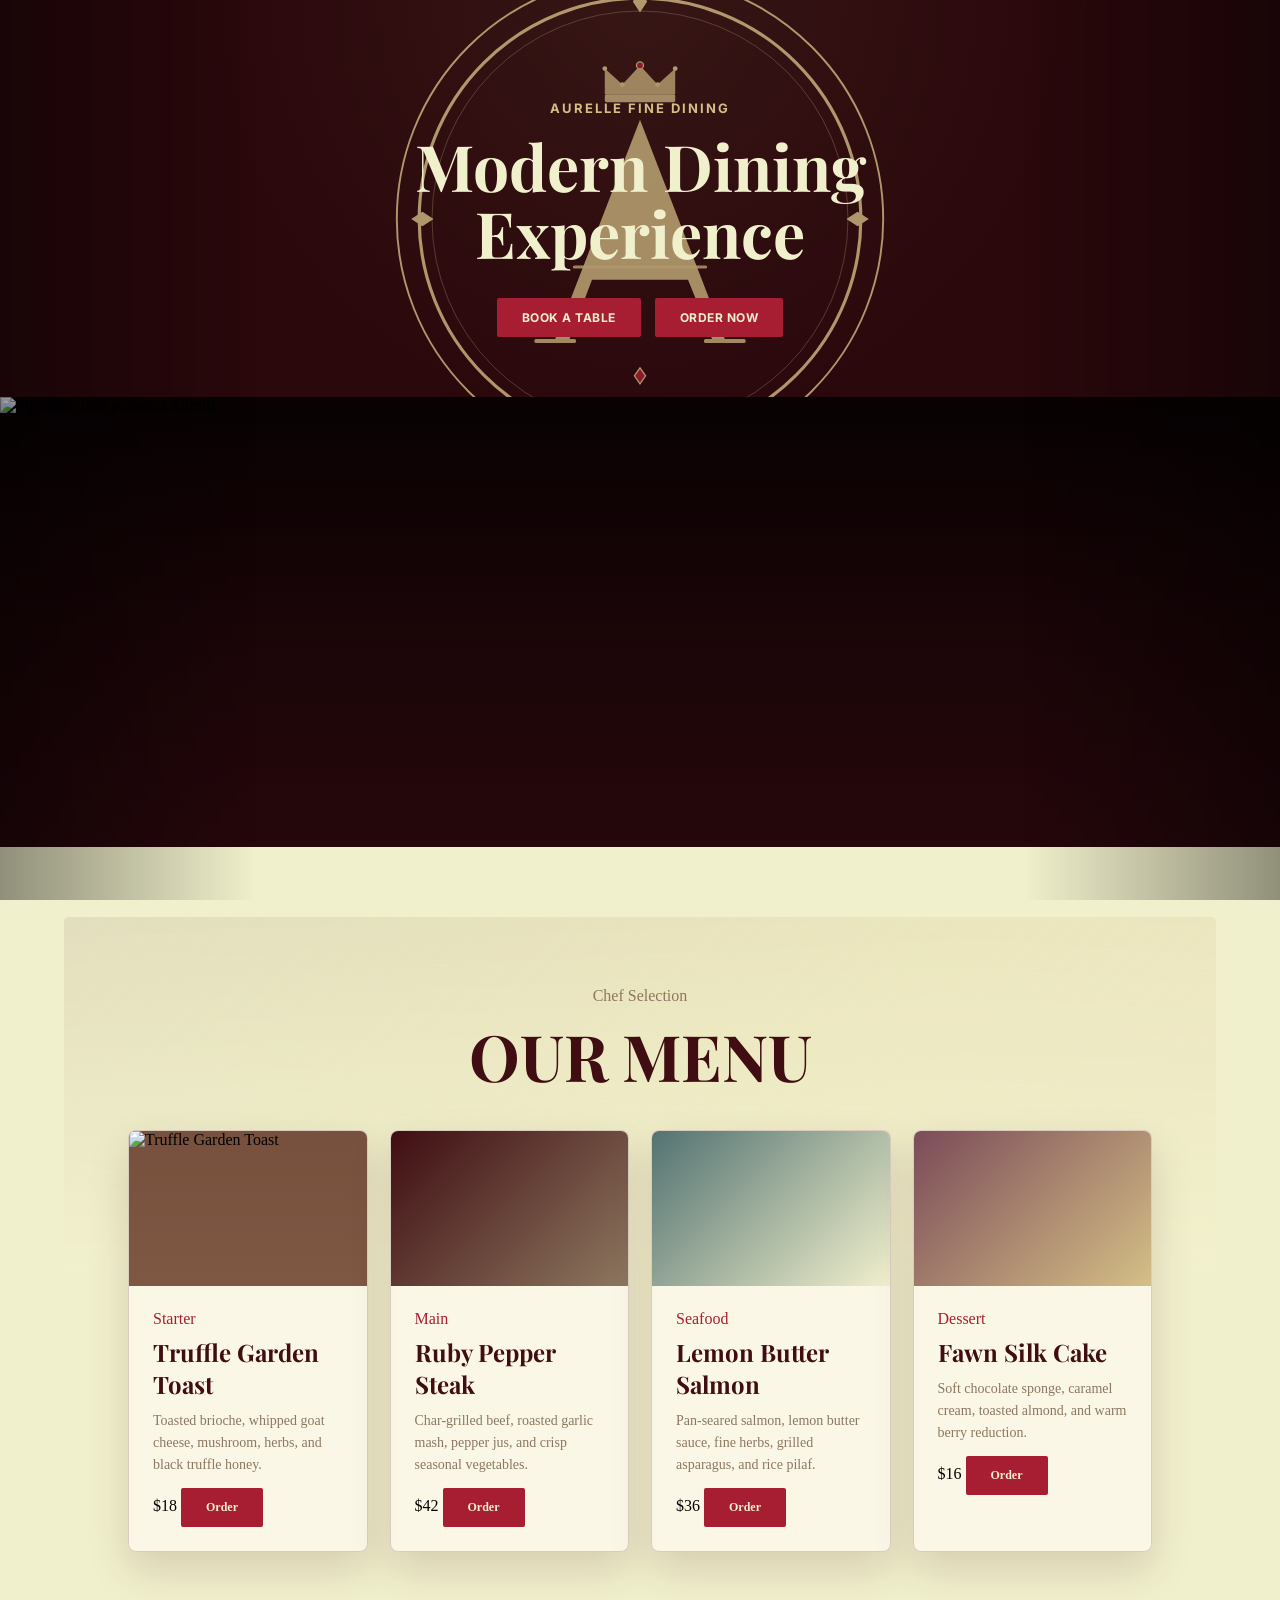
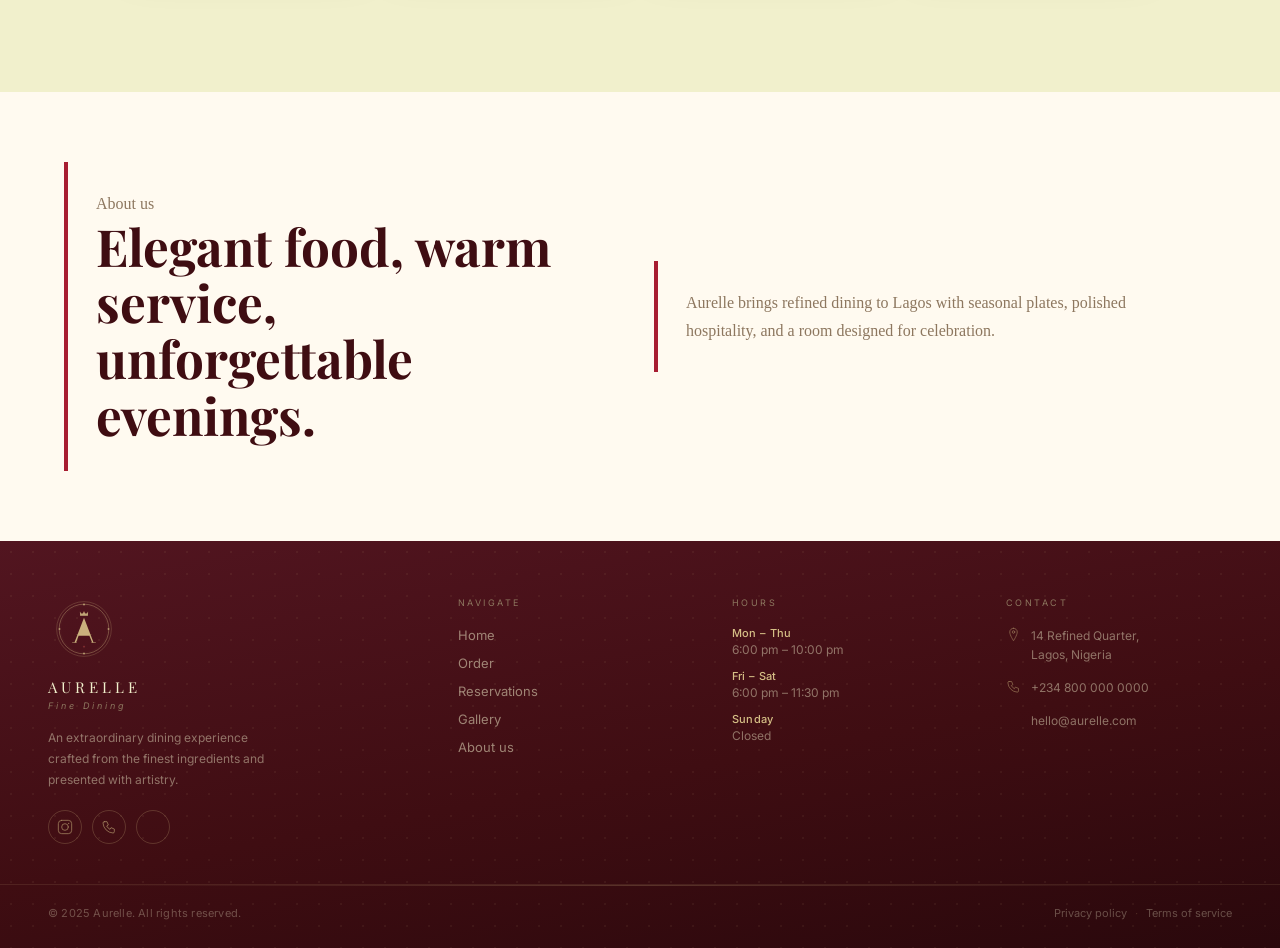
==== index.html @ 3120bae3 "Initial commit" ====
<!DOCTYPE html>
<html lang="en">
<head>
    <meta charset="UTF-8">
    <meta name="viewport" content="width=device-width, initial-scale=1.0">
    <link rel="stylesheet" href="css/index.css">
    <link rel="stylesheet" href="css/footer.css">
    <link rel="stylesheet" href="owlcarousel/dist/assets/owl.carousel.min.css">
    <link rel="stylesheet" href="owlcarousel/dist/assets/owl.theme.default.min.css">
    <title>Aurelle — Fine Dining</title>
</head>
<body>

    <section class="hero">

        <div class="herotext">
            <svg class="hero_watermark" viewBox="0 0 400 400" fill="none" xmlns="http://www.w3.org/2000/svg" aria-hidden="true">
                <circle cx="200" cy="200" r="152" fill="none" stroke="#D5BF86" stroke-width="1.2"/>
                <circle cx="200" cy="200" r="138" fill="none" stroke="#D5BF86" stroke-width="2"/>
                <circle cx="200" cy="200" r="130" fill="none" stroke="#8D775F" stroke-width="0.6" opacity="0.6"/>
                <polygon points="200,57 204.5,64 200,71 195.5,64" fill="#D5BF86"/>
                <polygon points="200,329 204.5,336 200,343 195.5,336" fill="#D5BF86"/>
                <polygon points="57,200 64,204.5 71,200 64,195.5" fill="#D5BF86"/>
                <polygon points="329,200 336,204.5 343,200 336,195.5" fill="#D5BF86"/>
                <g transform="translate(200, 108)">
                    <rect x="-22" y="14" width="44" height="5" rx="1" fill="#D5BF86" opacity="0.9"/>
                    <polygon points="-22,14 -22,-2 -11,8 0,-4 11,8 22,-2 22,14" fill="#D5BF86" opacity="0.85"/>
                    <circle cx="0" cy="-4" r="2.2" fill="#A71D31" stroke="#D5BF86" stroke-width="0.8"/>
                    <circle cx="-11" cy="8" r="1.5" fill="#D5BF86"/>
                    <circle cx="11"  cy="8" r="1.5" fill="#D5BF86"/>
                    <circle cx="-22" cy="-2" r="1.5" fill="#D5BF86"/>
                    <circle cx="22"  cy="-2" r="1.5" fill="#D5BF86"/>
                </g>
                <path d="M200 138 L253 275 L245 275 L230 238 L170 238 L156 275 L147 275 Z M176 228 L200 165 L224 228 Z" fill="#D5BF86" opacity="0.92"/>
                <rect x="134" y="275" width="26" height="2.5" rx="1" fill="#D5BF86" opacity="0.9"/>
                <rect x="240" y="275" width="26" height="2.5" rx="1" fill="#D5BF86" opacity="0.9"/>
                <rect x="158" y="229" width="84" height="2" rx="1" fill="#D5BF86" opacity="0.85"/>
                <polygon points="200,293 203.5,298 200,303 196.5,298" fill="#A71D31" stroke="#D5BF86" stroke-width="0.8"/>
            </svg>

            <p class="eyebrow">Aurelle Fine Dining</p>
            <h1 class="head">Modern Dining Experience</h1>
            <div class="hero_actions">
                <button><a href="reservations.html">BOOK A TABLE</a></button>
                <button><a href="order.html">ORDER NOW</a></button>
            </div>
        </div>

        <div class="hero_image_wrap">
            <img src="assets/image/hero_platter.png" alt="Signature dish plated at Aurelle">
        </div>

    </section>

    <section id="order">
        <div class="meals">
            <p class="section_label">Chef Selection</p>
            <h1>OUR MENU</h1>

            <div class="child menu_cards">
                <article class="menu_card">
                    <div class="menu_image menu_image_one">
                        <img src="images/classical.jpg" alt="Truffle Garden Toast">
                    </div>
                    <div class="menu_content">
                        <p class="menu_tag">Starter</p>
                        <h2>Truffle Garden Toast</h2>
                        <p>Toasted brioche, whipped goat cheese, mushroom, herbs, and black truffle honey.</p>
                        <div class="menu_footer">
                            <span>$18</span>
                            <button>Order</button>
                        </div>
                    </div>
                </article>

                <article class="menu_card">
                    <div class="menu_image menu_image_two"></div>
                    <div class="menu_content">
                        <p class="menu_tag">Main</p>
                        <h2>Ruby Pepper Steak</h2>
                        <p>Char-grilled beef, roasted garlic mash, pepper jus, and crisp seasonal vegetables.</p>
                        <div class="menu_footer">
                            <span>$42</span>
                            <button>Order</button>
                        </div>
                    </div>
                </article>

                <article class="menu_card">
                    <div class="menu_image menu_image_three"></div>
                    <div class="menu_content">
                        <p class="menu_tag">Seafood</p>
                        <h2>Lemon Butter Salmon</h2>
                        <p>Pan-seared salmon, lemon butter sauce, fine herbs, grilled asparagus, and rice pilaf.</p>
                        <div class="menu_footer">
                            <span>$36</span>
                            <button>Order</button>
                        </div>
                    </div>
                </article>

                <article class="menu_card">
                    <div class="menu_image menu_image_four"></div>
                    <div class="menu_content">
                        <p class="menu_tag">Dessert</p>
                        <h2>Fawn Silk Cake</h2>
                        <p>Soft chocolate sponge, caramel cream, toasted almond, and warm berry reduction.</p>
                        <div class="menu_footer">
                            <span>$16</span>
                            <button>Order</button>
                        </div>
                    </div>
                </article>
            </div>
        </div>
    </section>

    <section class="abtsec" id="about">
        <div class="abt">
            <div class="abtchild">
                <div class="abtus">
                    <p class="section_label">About us</p>
                    <h2>Elegant food, warm service, unforgettable evenings.</h2>
                </div>
                <div class="abtus">
                    <p>Aurelle brings refined dining to Lagos with seasonal plates, polished hospitality, and a room designed for celebration.</p>
                </div>
            </div>
        </div>
    </section>

    <footer class="site_footer">
        <div class="footer_inner">

            <div class="footer_brand">
                <svg width="72" height="72" viewBox="0 0 400 400" fill="none" xmlns="http://www.w3.org/2000/svg">
                    <circle cx="200" cy="200" r="152" fill="none" stroke="#D5BF86" stroke-width="1.2"/>
                    <circle cx="200" cy="200" r="138" fill="none" stroke="#D5BF86" stroke-width="2"/>
                    <circle cx="200" cy="200" r="130" fill="none" stroke="#8D775F" stroke-width="0.6" opacity="0.6"/>
                    <polygon points="200,57 204.5,64 200,71 195.5,64" fill="#D5BF86"/>
                    <polygon points="200,329 204.5,336 200,343 195.5,336" fill="#D5BF86"/>
                    <polygon points="57,200 64,204.5 71,200 64,195.5" fill="#D5BF86"/>
                    <polygon points="329,200 336,204.5 343,200 336,195.5" fill="#D5BF86"/>
                    <g transform="translate(200, 108)">
                        <rect x="-22" y="14" width="44" height="5" rx="1" fill="#D5BF86" opacity="0.9"/>
                        <polygon points="-22,14 -22,-2 -11,8 0,-4 11,8 22,-2 22,14" fill="#D5BF86" opacity="0.85"/>
                        <circle cx="0" cy="-4" r="2.2" fill="#A71D31" stroke="#D5BF86" stroke-width="0.8"/>
                        <circle cx="-11" cy="8" r="1.5" fill="#D5BF86"/>
                        <circle cx="11"  cy="8" r="1.5" fill="#D5BF86"/>
                        <circle cx="-22" cy="-2" r="1.5" fill="#D5BF86"/>
                        <circle cx="22"  cy="-2" r="1.5" fill="#D5BF86"/>
                    </g>
                    <path d="M200 138 L253 275 L245 275 L230 238 L170 238 L156 275 L147 275 Z M176 228 L200 165 L224 228 Z" fill="#D5BF86" opacity="0.92"/>
                    <rect x="134" y="275" width="26" height="2.5" rx="1" fill="#D5BF86" opacity="0.9"/>
                    <rect x="240" y="275" width="26" height="2.5" rx="1" fill="#D5BF86" opacity="0.9"/>
                    <rect x="158" y="229" width="84" height="2" rx="1" fill="#D5BF86" opacity="0.85"/>
                    <polygon points="200,293 203.5,298 200,303 196.5,298" fill="#A71D31" stroke="#D5BF86" stroke-width="0.8"/>
                </svg>
                <p class="footer_wordmark">AURELLE</p>
                <p class="footer_tagline">Fine Dining</p>
                <p class="footer_desc">An extraordinary dining experience crafted from the finest ingredients and presented with artistry.</p>
                <div class="footer_socials">
                    <a href="#" class="footer_social_link" aria-label="Instagram">
                        <img src="assets/svg/instagram.svg" alt="" class="footer_social_icon">
                    </a>
                    <a href="#" class="footer_social_link" aria-label="Phone">
                        <img src="assets/svg/phone.svg" alt="" class="footer_social_icon">
                    </a>
                    <a href="#" class="footer_social_link" aria-label="Email">
                        <img src="assets/svg/email.svg" alt="" class="footer_social_icon">
                    </a>
                </div>
            </div>

            <div class="footer_col">
                <p class="footer_col_title">Navigate</p>
                <ul class="footer_links">
                    <li><a href="#home">Home</a></li>
                    <li><a href="#order">Order</a></li>
                    <li><a href="#reservations">Reservations</a></li>
                    <li><a href="#gallery">Gallery</a></li>
                    <li><a href="#about">About us</a></li>
                </ul>
            </div>

            <div class="footer_col">
                <p class="footer_col_title">Hours</p>
                <ul class="footer_hours">
                    <li>
                        <span class="footer_day">Mon – Thu</span>
                        <span class="footer_time">6:00 pm – 10:00 pm</span>
                    </li>
                    <li>
                        <span class="footer_day">Fri – Sat</span>
                        <span class="footer_time">6:00 pm – 11:30 pm</span>
                    </li>
                    <li>
                        <span class="footer_day">Sunday</span>
                        <span class="footer_time">Closed</span>
                    </li>
                </ul>
            </div>

            <div class="footer_col">
                <p class="footer_col_title">Contact</p>
                <ul class="footer_contact">
                    <li>
                        <img src="assets/svg/location.svg" alt="" class="footer_contact_icon">
                        <span>14 Refined Quarter,<br>Lagos, Nigeria</span>
                    </li>
                    <li>
                        <img src="assets/svg/phone.svg" alt="" class="footer_contact_icon">
                        <span>+234 800 000 0000</span>
                    </li>
                    <li>
                        <img src="assets/svg/email.svg" alt="" class="footer_contact_icon">
                        <span>hello@aurelle.com</span>
                    </li>
                </ul>
            </div>

        </div>

        <div class="footer_bottom">
            <div class="footer_rule"></div>
            <div class="footer_bottom_inner">
                <p class="footer_copy">&copy; 2025 Aurelle. All rights reserved.</p>
                <div class="footer_legal">
                    <a href="#">Privacy policy</a>
                    <span class="footer_dot">·</span>
                    <a href="#">Terms of service</a>
                </div>
            </div>
        </div>
    </footer>

</body>
</html>
---- css/index.css ----
@import url('https://fonts.googleapis.com/css2?family=Playfair+Display:ital,wght@0,400;0,600;0,700;1,400&family=Inter:wght@300;400;500;600&display=swap');

*,
*::before,
*::after {
  box-sizing: border-box;
  margin: 0;
  padding: 0;
}
a {
  text-decoration: none;
  color: inherit;
}

:root {
  --rich-mahogany:      #3f0d12;
  --rich-mahogany-mid:  #521520;
  --rich-mahogany-deep: #2a080c;
  --ruby-red:           #a71d31;
  --ruby-deep:          #7a0f22;
  --lemon-chiffon:      #f1f0cc;
  --soft-fawn:          #d5bf86;
  --faded-copper:       #8d775f;

  --nav-width: 200px;

  --font-display: 'Playfair Display', Georgia, serif;
  --font-body:    'Inter', -apple-system, sans-serif;

  --ease:   cubic-bezier(0.4, 0, 0.2, 1);
  --t-fast: 0.18s;
  --t-base: 0.26s;
}
html {
  scroll-behavior: smooth;
}

body {
  background: var(--lemon-chiffon);
}

section {
  overflow: hidden;
}

/* ── ANIMATIONS ── */
@keyframes fadeInUp {
  from {
    opacity: 0;
    transform: translateY(30px);
  }
  to {
    opacity: 1;
    transform: translateY(0);
  }
}

@keyframes fadeInScale {
  from {
    opacity: 0;
    transform: scale(0.95);
  }
  to {
    opacity: 1;
    transform: scale(1);
  }
}

@keyframes fadeIn {
  from {
    opacity: 0;
  }
  to {
    opacity: 1;
  }
}

@keyframes slideUpIn {
  from {
    opacity: 0;
    transform: translateY(80px);
  }
  to {
    opacity: 1;
    transform: translateY(0);
  }
}

/* ── HERO ── */
.hero {
  display: flex;
  flex-direction: column;
  background: var(--rich-mahogany-deep);
}

.herotext {
  position: relative;
  z-index: 1;
  width: 100%;
  max-width: 1300px;
  margin: 0 auto;
  padding: 100px 18px 60px;
  text-align: center;
  background:
    radial-gradient(circle at 50% 0%, rgba(213, 191, 134, 0.08), transparent 60%);
  overflow: hidden;
}

.hero_watermark {
  position: absolute;
  top: 55%;
  left: 50%;
  width: 640px;
  height: 640px;
  transform: translate(-50%, -50%);
  opacity: 0.78;
  z-index: 1;
  pointer-events: none;
}

.herotext > *:not(.hero_watermark) {
  position: relative;
  z-index: 1;
}

.herotext p.eyebrow {
  color: var(--soft-fawn);
  font-family: var(--font-body);
  font-size: 13px;
  font-weight: 700;
  letter-spacing: 2px;
  text-transform: uppercase;
  animation: fadeInUp 0.8s var(--ease) 0.2s both;
}

.herotext .head {
  max-width: 760px;
  margin: 16px auto 32px;
  color: var(--lemon-chiffon);
  font-family: var(--font-display);
  font-size: clamp(35px, 5vw, 80px);
  line-height: 1.05;
  animation: fadeInScale 0.9s var(--ease) 0.4s both;
}

.hero_actions {
  display: flex;
  gap: 14px;
  justify-content: center;
  flex-wrap: wrap;
  animation: fadeInUp 0.8s var(--ease) 0.6s both;
}

.herotext button {
  padding: 12px 25px;
  border: none;
  border-radius: 2px;
  color: var(--lemon-chiffon);
  background-color: var(--ruby-red);
  font: inherit;
  font-family: var(--font-body);
  font-size: 12px;
  font-weight: 700;
  letter-spacing: 0.5px;
  cursor: pointer;
  transition: background-color var(--t-base) var(--ease), color var(--t-base) var(--ease);
}

.herotext button:hover {
  color: var(--soft-fawn);
  background-color: var(--rich-mahogany-mid);
}

.hero_image_wrap {
  position: relative;
  width: 100%;
  height: 50vh;
  overflow: visible;
  z-index: 0;
}

.hero_image_wrap img {
  position: absolute;
  width: 100%;
  height: 100%;
  object-fit: cover;
  overflow:visible;
  display: block;
  animation: slideUpIn 1s var(--ease) 0.4s both;
}

.hero_image_wrap::before {
  content: '';
  position: absolute;
  inset: 0;
  background: linear-gradient(
    to bottom,
    rgba(0, 0, 0, 0.826) 0%,
    rgba(0, 0, 0, 0.4) 50%,
    rgba(0, 0, 0, 0.1) 100%
  );
  pointer-events: none;
}

.hero_image_wrap::after {
  content: '';
  position: fixed;
  top: 0;
  left: 0;
  right: 0;
  bottom: 0;
  pointer-events: none;
  background: linear-gradient(
    to right,
    rgba(0, 0, 0, 0.4) 0%,
    transparent 20%,
    transparent 80%,
    rgba(0, 0, 0, 0.4) 100%
  );
  z-index: 1;
}

img {
  width: 100%;
}

/* ── MENU ── */

#order {
  display: block;
  width: 100%;
  padding: 70px clamp(16px, 5vw, 80px);
  background: transparent;
}
.meals {
  border-radius: 5px;
  width: 100%;
  padding: 70px clamp(16px, 5vw, 80px);
  z-index: -1;
  background:
    linear-gradient(to bottom, transparent 0%, var(--lemon-chiffon) 50%),
    linear-gradient(135deg, rgba(63, 13, 18, 0.08), rgba(213, 191, 134, 0.2), rgba(167, 29, 49, 0.05));
}

.menu_footer button {
  background-color: var(--ruby-red);
  color: var(--lemon-chiffon);
  padding: 12px 25px;
  border: none;
  border-radius: 2px;
  font: inherit;
  font-size: 12px;
  font-weight: 700;
  cursor: pointer;
  transition: background-color var(--t-base) var(--ease), color var(--t-base) var(--ease);
}

.menu_footer button:hover {
  background-color: var(--rich-mahogany);
  color: var(--soft-fawn);
}

.meals > h1 {
  margin: 8px 0 32px;
  color: var(--rich-mahogany);
  font-family: var(--font-display);
  font-size: clamp(34px, 5vw, 64px);
  text-align: center;
}

.meals > .section_label {
  display: block;
  color: var(--faded-copper);
  text-align: center;
}

.menu_cards {
  display: grid;
  grid-template-columns: repeat(4, minmax(0, 1fr));
  gap: 22px;
}

.menu_card {
  overflow: hidden;
  min-height: 410px;
  border: 1px solid rgba(63, 13, 18, 0.18);
  border-radius: 8px;
  background: rgba(255, 250, 240, 0.72);
  box-shadow: 0 18px 42px rgba(63, 13, 18, 0.15);
  transition: transform 180ms ease, box-shadow 180ms ease;
  animation: fadeInUp 0.7s var(--ease) forwards;
  opacity: 0;
}

.menu_card:nth-child(1) {
  animation-delay: 0.2s;
}

.menu_card:nth-child(2) {
  animation-delay: 0.4s;
}

.menu_card:nth-child(3) {
  animation-delay: 0.6s;
}

.menu_card:nth-child(4) {
  animation-delay: 0.8s;
}

.menu_card:hover {
  transform: translateY(-6px);
  box-shadow: 0 24px 56px rgba(63, 13, 18, 0.24);
}

.menu_image {
  position: relative;
  height: 155px;
  background: var(--soft-fawn);
}

.menu_image img {
  width: 100%;
  height: 100%;
  display: block;
  object-fit: cover;
}

.menu_image_one {
  background-image:
    linear-gradient(rgba(63, 13, 18, 0.62), rgba(63, 13, 18, 0.58)),
    url("images/hero-platter.png");
}

.menu_image_two {
  background: linear-gradient(135deg, var(--rich-mahogany), var(--faded-copper));
}

.menu_image_three {
  background: linear-gradient(135deg, #527271, var(--lemon-chiffon));
}

.menu_image_four {
  background: linear-gradient(135deg, #7b4b58, var(--soft-fawn));
}

.menu_content {
  padding: 24px;
}

.menu_content .menu_tag {
  color: var(--ruby-red);
}

.menu_content h2 {
  margin: 8px 0 10px;
  color: var(--rich-mahogany);
  font-family: var(--font-display);
  font-size: 24px;
}

.menu_content p:not(.menu_tag) {
  min-height: 78px;
  color: var(--faded-copper);
  font-size: 14px;
  line-height: 1.55;
}

/* ── ABOUT ── */
.abtsec {
  padding: 70px clamp(16px, 5vw, 80px);
  background: #fffaf0;
}

.abtchild {
  display: grid;
  grid-template-columns: 1fr 1fr;
  gap: 28px;
  align-items: center;
}

.abtus {
  padding: 28px;
  border-left: 4px solid var(--ruby-red);
}

.abtus h2 {
  color: var(--rich-mahogany);
  font-family: var(--font-display);
  font-size: clamp(28px, 4vw, 52px);
  line-height: 1.1;
}

.abtus p {
  color: var(--faded-copper);
  line-height: 1.7;
}

/* ── TABLET ── */
@media (max-width: 900px) {

  .herotext {
    padding: 70px 18px 44px;
  }

  .hero_watermark {
    width: 420px;
    height: 420px;
  }

  .hero_image_wrap {
    height: 48vh;
    min-height: 280px;
  }

  .menu_cards {
    grid-template-columns: repeat(2, minmax(0, 1fr));
  }

  .abtchild {
    grid-template-columns: 1fr;
    gap: 18px;
  }
}

/* ── MOBILE ── */
@media (max-width: 620px) {

  .herotext {
    padding: 56px 16px 36px;
  }

  .hero_watermark {
    width: 300px;
    height: 300px;
  }

  .herotext .head {
    line-height: 1.1;
  }

  .hero_actions {
    flex-direction: column;
    align-items: center;
  }

  .herotext button {
    width: min(100%, 260px);
  }

  .hero_image_wrap {
    height: 38vh;
    min-height: 220px;
  }

  .meals {
    padding: 48px 16px;
  }

  .menu_cards {
    grid-template-columns: 1fr;
  }

  .abtsec {
    padding: 48px 16px;
  }

  .abtus {
    padding: 18px;
  }
}
---- css/footer.css ----
.site_footer {
  width: 100%;
  flex-shrink: 0;
  background: linear-gradient(
    170deg,
    var(--rich-mahogany-mid)  0%,
    var(--rich-mahogany)      55%,
    var(--rich-mahogany-deep) 100%
  );
  position: relative;
}

.site_footer::before {
  content: '';
  position: absolute;
  inset: 0;
  background-image: radial-gradient(
    circle,
    rgba(213, 191, 134, 0.065) 1px,
    transparent 1px
  );
  background-size: 22px 22px;
  pointer-events: none;
  z-index: 0;
}

.footer_inner {
  position: relative;
  z-index: 1;
  display: grid;
  grid-template-columns: 1.6fr 1fr 1fr 1fr;
  gap: 48px;
  padding: 52px 48px 40px;
  border-bottom: 1px solid rgba(213, 191, 134, 0.12);
}

.footer_brand {
  display: flex;
  flex-direction: column;
  align-items: flex-start;
  gap: 0;
}

.footer_brand svg {
  margin-bottom: 12px;
}

.footer_wordmark {
  font-family: var(--font-display);
  font-size: 15px;
  letter-spacing: 4px;
  color: var(--lemon-chiffon);
  margin-bottom: 3px;
}

.footer_tagline {
  font-family: var(--font-body);
  font-size: 9px;
  letter-spacing: 3px;
  font-style: italic;
  color: var(--faded-copper);
  margin-bottom: 16px;
}

.footer_desc {
  font-family: var(--font-body);
  font-size: 12px;
  line-height: 1.75;
  color: rgba(241, 240, 204, 0.45);
  max-width: 220px;
  margin-bottom: 20px;
}

.footer_socials {
  display: flex;
  gap: 10px;
}

.footer_social_link {
  width: 34px;
  height: 34px;
  border-radius: 50%;
  border: 1px solid rgba(213, 191, 134, 0.22);
  display: flex;
  align-items: center;
  justify-content: center;
  transition:
    background-color var(--t-fast) var(--ease),
    border-color var(--t-fast) var(--ease);
}

.footer_social_link:hover {
  background-color: rgba(213, 191, 134, 0.12);
  border-color: rgba(213, 191, 134, 0.45);
}

.footer_social_icon {
  width: 16px;
  height: 16px;
  opacity: 0.65;
  transition: opacity var(--t-fast) ease;
}

.footer_social_link:hover .footer_social_icon {
  opacity: 1;
}

.footer_col {
  padding-top: 4px;
}

.footer_col_title {
  font-family: var(--font-body);
  font-size: 9px;
  letter-spacing: 2.5px;
  color: var(--faded-copper);
  text-transform: uppercase;
  margin-bottom: 18px;
}

.footer_links {
  list-style: none;
  display: flex;
  flex-direction: column;
  gap: 10px;
}

.footer_links li a {
  font-family: var(--font-body);
  font-size: 13px;
  color: rgba(241, 240, 204, 0.52);
  text-decoration: none;
  transition: color var(--t-fast) ease;
}

.footer_links li a:hover {
  color: var(--soft-fawn);
}

.footer_hours {
  list-style: none;
  display: flex;
  flex-direction: column;
  gap: 12px;
}

.footer_hours li {
  display: flex;
  flex-direction: column;
  gap: 2px;
}

.footer_day {
  font-family: var(--font-body);
  font-size: 11px;
  color: var(--soft-fawn);
  font-weight: 500;
  letter-spacing: 0.3px;
}

.footer_time {
  font-family: var(--font-body);
  font-size: 12px;
  color: rgba(241, 240, 204, 0.45);
}

.footer_contact {
  list-style: none;
  display: flex;
  flex-direction: column;
  gap: 14px;
}

.footer_contact li {
  display: flex;
  align-items: flex-start;
  gap: 10px;
}

.footer_contact_icon {
  width: 15px;
  height: 15px;
  opacity: 0.55;
  flex-shrink: 0;
  margin-top: 1px;
}

.footer_contact li span {
  font-family: var(--font-body);
  font-size: 12px;
  color: rgba(241, 240, 204, 0.45);
  line-height: 1.6;
}

.footer_bottom {
  position: relative;
  z-index: 1;
  padding: 0 48px 28px;
}

.footer_rule {
  width: 100%;
  height: 1px;
  background: linear-gradient(
    90deg,
    transparent,
    rgba(213, 191, 134, 0.22),
    transparent
  );
  margin-bottom: 20px;
}

.footer_bottom_inner {
  display: flex;
  align-items: center;
  justify-content: space-between;
}

.footer_copy {
  font-family: var(--font-body);
  font-size: 11px;
  color: rgba(241, 240, 204, 0.3);
  letter-spacing: 0.2px;
}

.footer_legal {
  display: flex;
  align-items: center;
  gap: 8px;
}

.footer_legal a {
  font-family: var(--font-body);
  font-size: 11px;
  color: rgba(241, 240, 204, 0.3);
  text-decoration: none;
  transition: color var(--t-fast) ease;
}

.footer_legal a:hover {
  color: var(--faded-copper);
}

.footer_dot {
  color: rgba(213, 191, 134, 0.2);
  font-size: 11px;
}

/* tablet */
@media (max-width: 768px) {

  .footer_inner {
    grid-template-columns: 1fr 1fr;
    gap: 32px;
    padding: 36px 28px 28px;
  }

  .footer_brand {
    grid-column: 1 / -1;
  }

  .footer_desc {
    max-width: 100%;
  }

  .footer_bottom {
    padding: 0 28px 24px;
  }
}

/* mobile */
@media (max-width: 480px) {

  .footer_inner {
    grid-template-columns: 1fr;
    gap: 24px;
    padding: 28px 20px 20px;
  }

  .footer_brand {
    grid-column: 1;
    align-items: center;
    text-align: center;
  }

  .footer_brand svg {
    align-self: center;
  }

  .footer_desc {
    max-width: 100%;
    text-align: center;
  }

  .footer_socials {
    justify-content: center;
  }

  .footer_col {
    text-align: center;
  }

  .footer_hours li {
    align-items: center;
  }

  .footer_contact li {
    justify-content: center;
  }

  .footer_bottom {
    padding: 0 20px 80px;
  }

  .footer_bottom_inner {
    flex-direction: column;
    gap: 8px;
    align-items: center;
    text-align: center;
  }
}
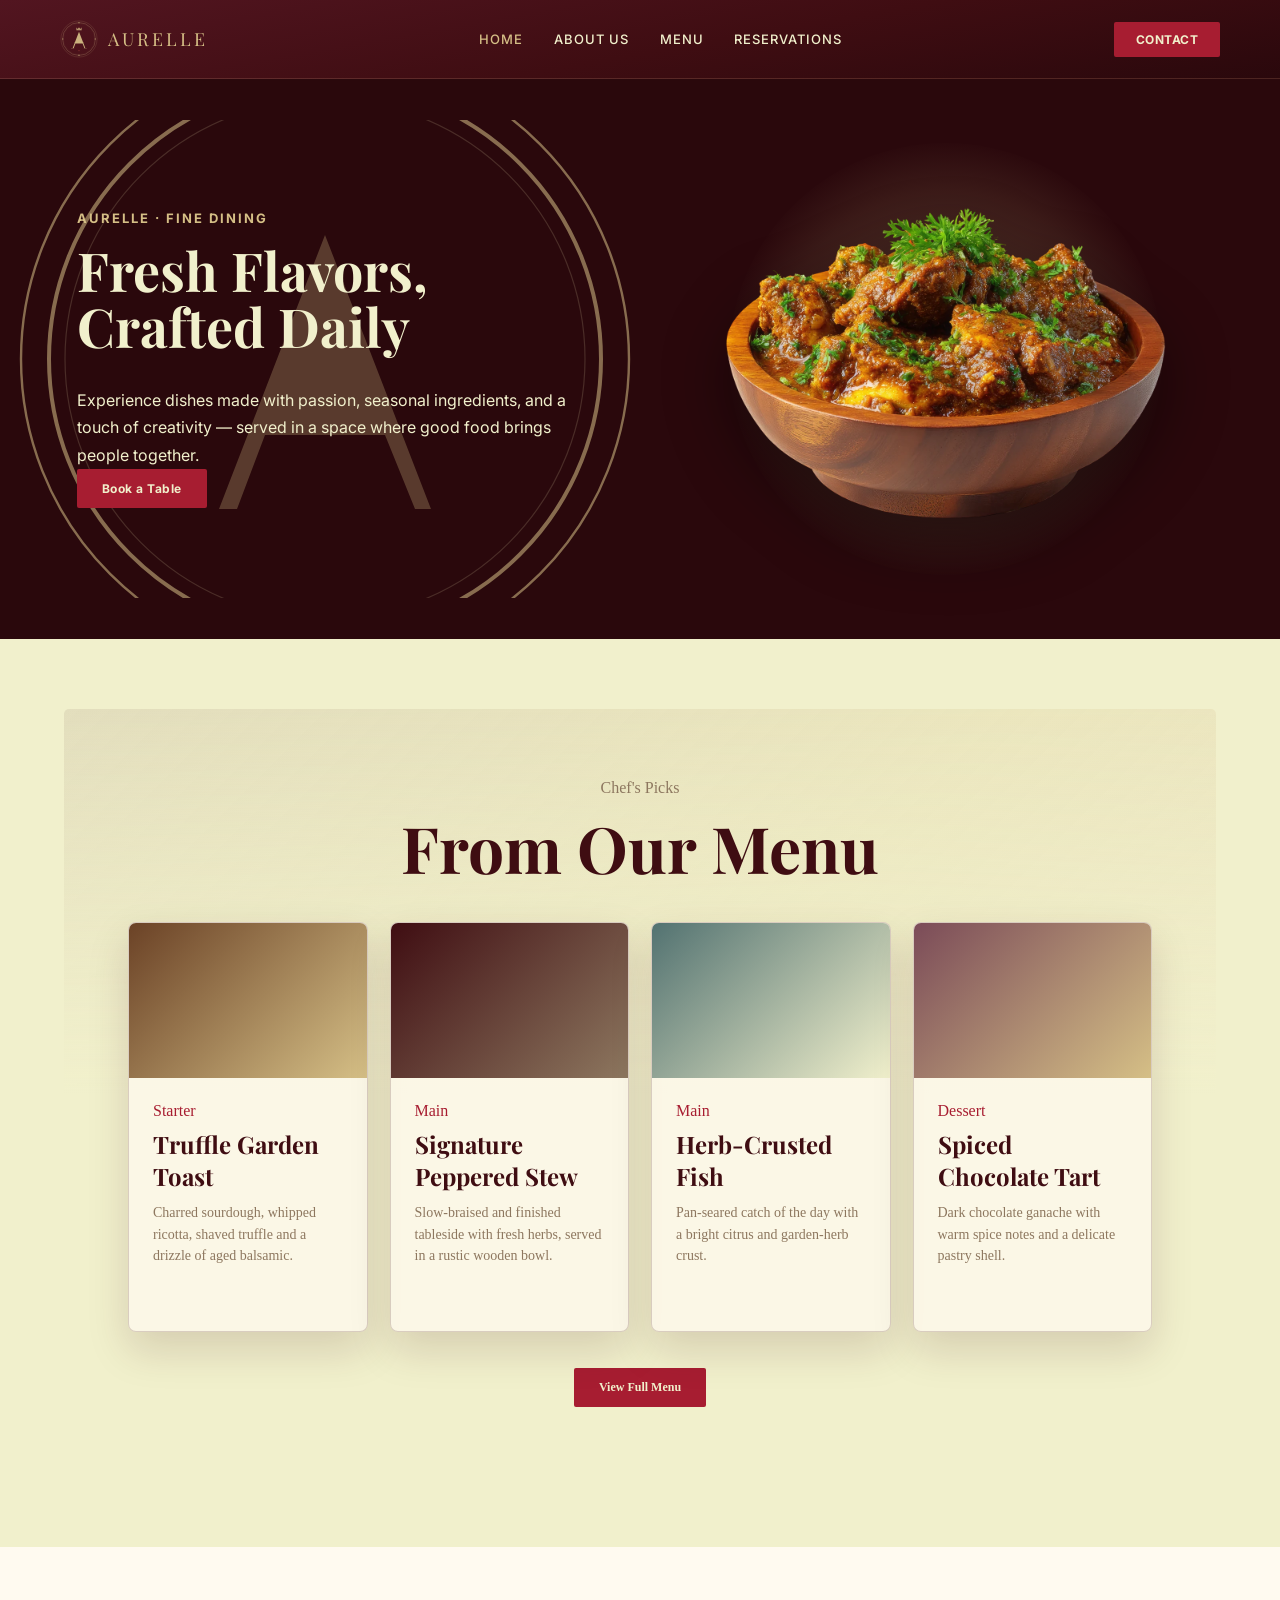
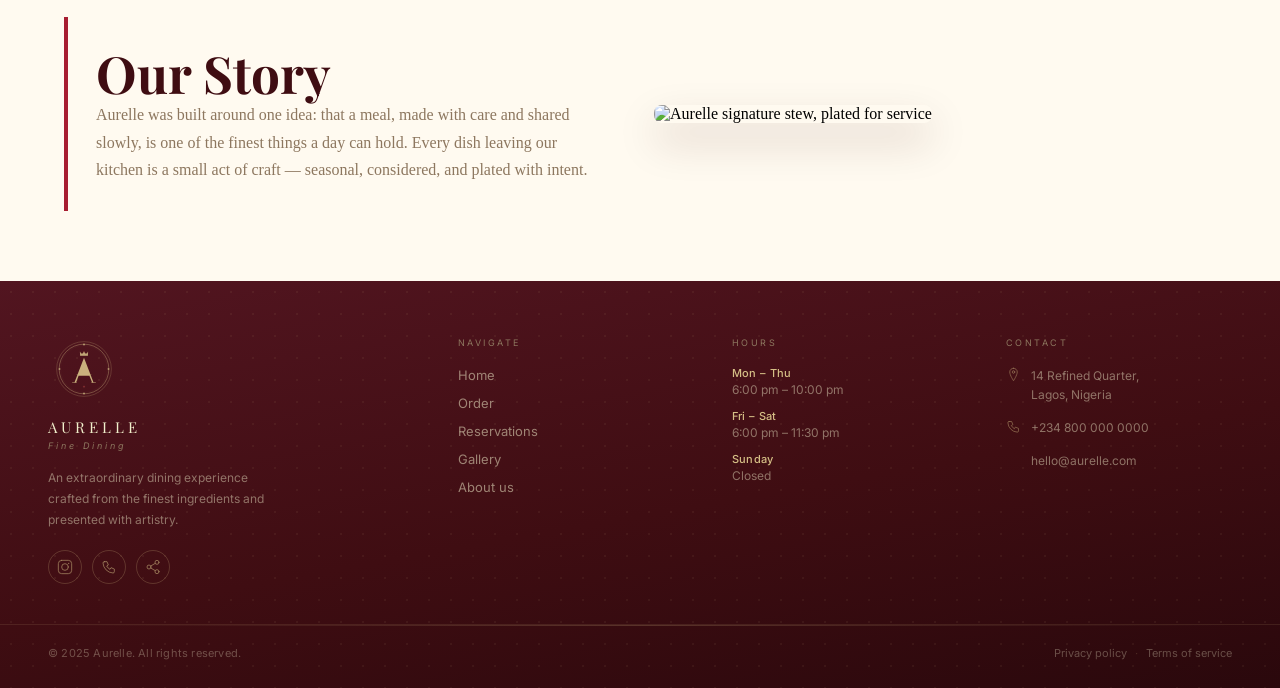
==== commit 9ca41d02: "Updated website" ====
--- a/index.html
+++ b/index.html
@@ -3,18 +3,16 @@
 <head>
     <meta charset="UTF-8">
     <meta name="viewport" content="width=device-width, initial-scale=1.0">
+    <title>Aurelle — Fine Dining</title>
     <link rel="stylesheet" href="css/index.css">
+    <link rel="stylesheet" href="css/nav_top.css">
     <link rel="stylesheet" href="css/footer.css">
-    <link rel="stylesheet" href="owlcarousel/dist/assets/owl.carousel.min.css">
-    <link rel="stylesheet" href="owlcarousel/dist/assets/owl.theme.default.min.css">
-    <title>Aurelle — Fine Dining</title>
 </head>
 <body>
 
-    <section class="hero">
-
-        <div class="herotext">
-            <svg class="hero_watermark" viewBox="0 0 400 400" fill="none" xmlns="http://www.w3.org/2000/svg" aria-hidden="true">
+    <nav class="nav_top" aria-label="Main navigation">
+        <a href="index.html" class="nav_top_brand">
+            <svg viewBox="40 40 320 320" xmlns="http://www.w3.org/2000/svg">
                 <circle cx="200" cy="200" r="152" fill="none" stroke="#D5BF86" stroke-width="1.2"/>
                 <circle cx="200" cy="200" r="138" fill="none" stroke="#D5BF86" stroke-width="2"/>
                 <circle cx="200" cy="200" r="130" fill="none" stroke="#8D775F" stroke-width="0.6" opacity="0.6"/>
@@ -37,99 +35,106 @@
                 <rect x="158" y="229" width="84" height="2" rx="1" fill="#D5BF86" opacity="0.85"/>
                 <polygon points="200,293 203.5,298 200,303 196.5,298" fill="#A71D31" stroke="#D5BF86" stroke-width="0.8"/>
             </svg>
-
-            <p class="eyebrow">Aurelle Fine Dining</p>
-            <h1 class="head">Modern Dining Experience</h1>
+            <span>AURELLE</span>
+        </a>
+
+        <ul class="nav_top_links">
+            <li class="active"><a href="index.html">Home</a></li>
+            <li><a href="#about">About Us</a></li>
+            <li><a href="order.html">Menu</a></li>
+            <li><a href="reservations.html">Reservations</a></li>
+        </ul>
+
+        <a href="#contact" class="nav_top_cta">Contact</a>
+    </nav>
+
+    <section class="hero">
+        <div class="herotext">
+            <svg class="hero_watermark" viewBox="40 40 320 320" xmlns="http://www.w3.org/2000/svg">
+                <circle cx="200" cy="200" r="152" fill="none" stroke="#D5BF86" stroke-width="1.2"/>
+                <circle cx="200" cy="200" r="138" fill="none" stroke="#D5BF86" stroke-width="2"/>
+                <circle cx="200" cy="200" r="130" fill="none" stroke="#8D775F" stroke-width="0.6" opacity="0.6"/>
+                <path d="M200 138 L253 275 L245 275 L230 238 L170 238 L156 275 L147 275 Z M176 228 L200 165 L224 228 Z" fill="#D5BF86" opacity="0.5"/>
+            </svg>
+
+            <p class="eyebrow">Aurelle · Fine Dining</p>
+            <h1 class="head">Fresh Flavors, Crafted Daily</h1>
+            <p>Experience dishes made with passion, seasonal ingredients, and a touch of creativity — served in a space where good food brings people together.</p>
             <div class="hero_actions">
-                <button><a href="reservations.html">BOOK A TABLE</a></button>
-                <button><a href="order.html">ORDER NOW</a></button>
+                <a href="reservations.html" class="hero_btn">Book a Table</a>
             </div>
         </div>
 
         <div class="hero_image_wrap">
-            <img src="assets/image/hero_platter.png" alt="Signature dish plated at Aurelle">
-        </div>
-
+            <picture>
+                <source srcset="assets/image/hero_platter.webp" type="image/webp">
+                <img src="assets/image/hero_platter.png" alt="Slow-braised stew platter, finished with fresh herbs, served in a wooden bowl">
+            </picture>
+        </div>
     </section>
 
     <section id="order">
         <div class="meals">
-            <p class="section_label">Chef Selection</p>
-            <h1>OUR MENU</h1>
-
-            <div class="child menu_cards">
-                <article class="menu_card">
-                    <div class="menu_image menu_image_one">
-                        <img src="images/classical.jpg" alt="Truffle Garden Toast">
-                    </div>
-                    <div class="menu_content">
-                        <p class="menu_tag">Starter</p>
+            <span class="section_label">Chef's Picks</span>
+            <h1>From Our Menu</h1>
+
+            <div class="menu_cards">
+                <div class="menu_card">
+                    <div class="menu_image menu_image_one"></div>
+                    <div class="menu_content">
+                        <span class="menu_tag">Starter</span>
                         <h2>Truffle Garden Toast</h2>
-                        <p>Toasted brioche, whipped goat cheese, mushroom, herbs, and black truffle honey.</p>
-                        <div class="menu_footer">
-                            <span>$18</span>
-                            <button>Order</button>
-                        </div>
-                    </div>
-                </article>
-
-                <article class="menu_card">
+                        <p>Charred sourdough, whipped ricotta, shaved truffle and a drizzle of aged balsamic.</p>
+                    </div>
+                </div>
+
+                <div class="menu_card">
                     <div class="menu_image menu_image_two"></div>
                     <div class="menu_content">
-                        <p class="menu_tag">Main</p>
-                        <h2>Ruby Pepper Steak</h2>
-                        <p>Char-grilled beef, roasted garlic mash, pepper jus, and crisp seasonal vegetables.</p>
-                        <div class="menu_footer">
-                            <span>$42</span>
-                            <button>Order</button>
-                        </div>
-                    </div>
-                </article>
-
-                <article class="menu_card">
+                        <span class="menu_tag">Main</span>
+                        <h2>Signature Peppered Stew</h2>
+                        <p>Slow-braised and finished tableside with fresh herbs, served in a rustic wooden bowl.</p>
+                    </div>
+                </div>
+
+                <div class="menu_card">
                     <div class="menu_image menu_image_three"></div>
                     <div class="menu_content">
-                        <p class="menu_tag">Seafood</p>
-                        <h2>Lemon Butter Salmon</h2>
-                        <p>Pan-seared salmon, lemon butter sauce, fine herbs, grilled asparagus, and rice pilaf.</p>
-                        <div class="menu_footer">
-                            <span>$36</span>
-                            <button>Order</button>
-                        </div>
-                    </div>
-                </article>
-
-                <article class="menu_card">
+                        <span class="menu_tag">Main</span>
+                        <h2>Herb-Crusted Fish</h2>
+                        <p>Pan-seared catch of the day with a bright citrus and garden-herb crust.</p>
+                    </div>
+                </div>
+
+                <div class="menu_card">
                     <div class="menu_image menu_image_four"></div>
                     <div class="menu_content">
-                        <p class="menu_tag">Dessert</p>
-                        <h2>Fawn Silk Cake</h2>
-                        <p>Soft chocolate sponge, caramel cream, toasted almond, and warm berry reduction.</p>
-                        <div class="menu_footer">
-                            <span>$16</span>
-                            <button>Order</button>
-                        </div>
-                    </div>
-                </article>
+                        <span class="menu_tag">Dessert</span>
+                        <h2>Spiced Chocolate Tart</h2>
+                        <p>Dark chocolate ganache with warm spice notes and a delicate pastry shell.</p>
+                    </div>
+                </div>
+            </div>
+
+            <div class="menu_footer" style="text-align:center; margin-top: 36px;">
+                <button onclick="window.location.href='order.html'">View Full Menu</button>
             </div>
         </div>
     </section>
 
     <section class="abtsec" id="about">
-        <div class="abt">
-            <div class="abtchild">
-                <div class="abtus">
-                    <p class="section_label">About us</p>
-                    <h2>Elegant food, warm service, unforgettable evenings.</h2>
-                </div>
-                <div class="abtus">
-                    <p>Aurelle brings refined dining to Lagos with seasonal plates, polished hospitality, and a room designed for celebration.</p>
-                </div>
+        <div class="abtchild">
+            <div class="abtus">
+                <h2>Our Story</h2>
+                <p>Aurelle was built around one idea: that a meal, made with care and shared slowly, is one of the finest things a day can hold. Every dish leaving our kitchen is a small act of craft — seasonal, considered, and plated with intent.</p>
+            </div>
+            <div class="abtimg">
+                <img src="assets/image/hero_platter.png" alt="Aurelle signature stew, plated for service">
             </div>
         </div>
     </section>
 
-    <footer class="site_footer">
+    <footer class="site_footer" id="contact">
         <div class="footer_inner">
 
             <div class="footer_brand">
@@ -167,7 +172,7 @@
                         <img src="assets/svg/phone.svg" alt="" class="footer_social_icon">
                     </a>
                     <a href="#" class="footer_social_link" aria-label="Email">
-                        <img src="assets/svg/email.svg" alt="" class="footer_social_icon">
+                        <img src="assets/svg/share.svg" alt="" class="footer_social_icon">
                     </a>
                 </div>
             </div>
@@ -175,9 +180,9 @@
             <div class="footer_col">
                 <p class="footer_col_title">Navigate</p>
                 <ul class="footer_links">
-                    <li><a href="#home">Home</a></li>
-                    <li><a href="#order">Order</a></li>
-                    <li><a href="#reservations">Reservations</a></li>
+                    <li><a href="index.html">Home</a></li>
+                    <li><a href="order.html">Order</a></li>
+                    <li><a href="reservations.html">Reservations</a></li>
                     <li><a href="#gallery">Gallery</a></li>
                     <li><a href="#about">About us</a></li>
                 </ul>
--- a/css/index.css
+++ b/css/index.css
@@ -16,6 +16,7 @@
   --rich-mahogany:      #3f0d12;
   --rich-mahogany-mid:  #521520;
   --rich-mahogany-deep: #2a080c;
+  --nav-bg:             var(--rich-mahogany-deep);
   --ruby-red:           #a71d31;
   --ruby-deep:          #7a0f22;
   --lemon-chiffon:      #f1f0cc;
@@ -43,7 +44,7 @@
   overflow: hidden;
 }
 
-/* ── ANIMATIONS ── */
+/* Animations */
 @keyframes fadeInUp {
   from {
     opacity: 0;
@@ -75,46 +76,43 @@
   }
 }
 
-@keyframes slideUpIn {
+@keyframes floatIn {
   from {
     opacity: 0;
-    transform: translateY(80px);
+    transform: translateY(40px) scale(0.96);
   }
   to {
     opacity: 1;
-    transform: translateY(0);
-  }
-}
-
-/* ── HERO ── */
+    transform: translateY(0) scale(1);
+  }
+}
+
+/* Hero */
 .hero {
-  display: flex;
-  flex-direction: column;
-  background: var(--rich-mahogany-deep);
+  display: grid;
+  grid-template-columns: minmax(0, 1fr) minmax(0, 0.95fr);
+  align-items: center;
+  gap: 12px;
+  background: var(--nav-bg);
 }
 
 .herotext {
   position: relative;
   z-index: 1;
-  width: 100%;
-  max-width: 1300px;
-  margin: 0 auto;
-  padding: 100px 18px 60px;
-  text-align: center;
-  background:
-    radial-gradient(circle at 50% 0%, rgba(213, 191, 134, 0.08), transparent 60%);
+  padding: 90px clamp(24px, 5vw, 72px) 90px clamp(24px, 6vw, 80px);
+  text-align: left;
   overflow: hidden;
 }
 
 .hero_watermark {
   position: absolute;
-  top: 55%;
+  top: 50%;
   left: 50%;
   width: 640px;
   height: 640px;
   transform: translate(-50%, -50%);
-  opacity: 0.78;
-  z-index: 1;
+  opacity: 0.55;
+  z-index: 0;
   pointer-events: none;
 }
 
@@ -134,24 +132,34 @@
 }
 
 .herotext .head {
-  max-width: 760px;
-  margin: 16px auto 32px;
+  max-width: 560px;
+  margin: 16px 0 32px;
   color: var(--lemon-chiffon);
   font-family: var(--font-display);
-  font-size: clamp(35px, 5vw, 80px);
+  font-size: clamp(35px, 4.2vw, 68px);
   line-height: 1.05;
   animation: fadeInScale 0.9s var(--ease) 0.4s both;
+}
+
+.herotext > p:not(.eyebrow) {
+  max-width: 560px;
+  color: var(--lemon-chiffon);
+  font-family: var(--font-body);
+  font-size: 16px;
+  font-weight: 400;
+  line-height: 1.7;
 }
 
 .hero_actions {
   display: flex;
   gap: 14px;
-  justify-content: center;
+  justify-content: flex-start;
   flex-wrap: wrap;
   animation: fadeInUp 0.8s var(--ease) 0.6s both;
 }
 
-.herotext button {
+.hero_btn {
+  display: inline-block;
   padding: 12px 25px;
   border: none;
   border-radius: 2px;
@@ -166,65 +174,48 @@
   transition: background-color var(--t-base) var(--ease), color var(--t-base) var(--ease);
 }
 
-.herotext button:hover {
+.hero_btn:hover {
   color: var(--soft-fawn);
   background-color: var(--rich-mahogany-mid);
 }
 
 .hero_image_wrap {
   position: relative;
-  width: 100%;
-  height: 50vh;
-  overflow: visible;
-  z-index: 0;
-}
-
-.hero_image_wrap img {
-  position: absolute;
-  width: 100%;
-  height: 100%;
-  object-fit: cover;
-  overflow:visible;
-  display: block;
-  animation: slideUpIn 1s var(--ease) 0.4s both;
+  display: flex;
+  align-items: center;
+  justify-content: center;
+  width: 100%;
+  min-height: 520px;
+  padding: 40px clamp(16px, 4vw, 56px) 40px 0;
 }
 
 .hero_image_wrap::before {
   content: '';
   position: absolute;
-  inset: 0;
-  background: linear-gradient(
-    to bottom,
-    rgba(0, 0, 0, 0.826) 0%,
-    rgba(0, 0, 0, 0.4) 50%,
-    rgba(0, 0, 0, 0.1) 100%
-  );
-  pointer-events: none;
-}
-
-.hero_image_wrap::after {
-  content: '';
-  position: fixed;
-  top: 0;
-  left: 0;
-  right: 0;
-  bottom: 0;
-  pointer-events: none;
-  background: linear-gradient(
-    to right,
-    rgba(0, 0, 0, 0.4) 0%,
-    transparent 20%,
-    transparent 80%,
-    rgba(0, 0, 0, 0.4) 100%
-  );
+  width: min(70%, 480px);
+  aspect-ratio: 1;
+  background: radial-gradient(circle, rgba(213, 191, 134, 0.32) 0%, rgba(213, 191, 134, 0.1) 55%, transparent 72%);
+  border-radius: 50%;
+  z-index: 0;
+}
+
+.hero_image_wrap img {
+  position: relative;
   z-index: 1;
+  width: 100%;
+  max-width: 480px;
+  height: auto;
+  object-fit: contain;
+  display: block;
+  filter: drop-shadow(0 28px 32px rgba(0, 0, 0, 0.45));
+  animation: floatIn 1s var(--ease) 0.4s both;
 }
 
 img {
   width: 100%;
 }
 
-/* ── MENU ── */
+/* Menu */
 
 #order {
   display: block;
@@ -236,7 +227,6 @@
   border-radius: 5px;
   width: 100%;
   padding: 70px clamp(16px, 5vw, 80px);
-  z-index: -1;
   background:
     linear-gradient(to bottom, transparent 0%, var(--lemon-chiffon) 50%),
     linear-gradient(135deg, rgba(63, 13, 18, 0.08), rgba(213, 191, 134, 0.2), rgba(167, 29, 49, 0.05));
@@ -327,9 +317,8 @@
 }
 
 .menu_image_one {
-  background-image:
-    linear-gradient(rgba(63, 13, 18, 0.62), rgba(63, 13, 18, 0.58)),
-    url("images/hero-platter.png");
+  /* Placeholder tint */
+  background: linear-gradient(135deg, #6b4226, var(--soft-fawn));
 }
 
 .menu_image_two {
@@ -366,7 +355,7 @@
   line-height: 1.55;
 }
 
-/* ── ABOUT ── */
+/* About */
 .abtsec {
   padding: 70px clamp(16px, 5vw, 80px);
   background: #fffaf0;
@@ -396,11 +385,33 @@
   line-height: 1.7;
 }
 
-/* ── TABLET ── */
+.abtimg img {
+  border-radius: 8px;
+  max-height: 420px;
+  object-fit: cover;
+  box-shadow: 0 18px 42px rgba(63, 13, 18, 0.18);
+}
+
+/* Tablet */
 @media (max-width: 900px) {
 
+  .hero {
+    grid-template-columns: 1fr;
+  }
+
   .herotext {
-    padding: 70px 18px 44px;
+    text-align: center;
+    padding: 70px 18px 8px;
+  }
+
+  .hero_actions {
+    justify-content: center;
+  }
+
+  .herotext .head {
+    max-width: 560px;
+    margin-left: auto;
+    margin-right: auto;
   }
 
   .hero_watermark {
@@ -409,8 +420,12 @@
   }
 
   .hero_image_wrap {
-    height: 48vh;
-    min-height: 280px;
+    min-height: 340px;
+    padding: 8px 24px 56px;
+  }
+
+  .hero_image_wrap img {
+    max-width: 340px;
   }
 
   .menu_cards {
@@ -423,11 +438,11 @@
   }
 }
 
-/* ── MOBILE ── */
+/* Mobile */
 @media (max-width: 620px) {
 
   .herotext {
-    padding: 56px 16px 36px;
+    padding: 56px 16px 4px;
   }
 
   .hero_watermark {
@@ -444,13 +459,18 @@
     align-items: center;
   }
 
-  .herotext button {
+  .hero_btn {
     width: min(100%, 260px);
+    text-align: center;
   }
 
   .hero_image_wrap {
-    height: 38vh;
-    min-height: 220px;
+    min-height: 260px;
+    padding: 4px 16px 40px;
+  }
+
+  .hero_image_wrap img {
+    max-width: 240px;
   }
 
   .meals {
@@ -468,4 +488,8 @@
   .abtus {
     padding: 18px;
   }
+
+  .abtimg img {
+    max-height: 260px;
+  }
 }
--- a/css/nav_top.css
+++ b/css/nav_top.css
@@ -0,0 +1,150 @@
+/* Nav */
+
+.nav_top {
+  position: relative;
+  z-index: 10;
+  display: flex;
+  align-items: center;
+  justify-content: space-between;
+  gap: 16px;
+  width: 100%;
+  padding: 20px clamp(20px, 5vw, 60px);
+  background: linear-gradient(
+    170deg,
+    var(--rich-mahogany-mid)  0%,
+    var(--rich-mahogany)      55%,
+    var(--rich-mahogany-deep) 100%
+  );
+  border-bottom: 1px solid rgba(213, 191, 134, 0.14);
+}
+
+.nav_top_brand {
+  display: flex;
+  align-items: center;
+  gap: 10px;
+  flex-shrink: 0;
+}
+
+.nav_top_brand svg {
+  width: 38px;
+  height: 38px;
+  flex-shrink: 0;
+}
+
+.nav_top_brand span {
+  color: var(--soft-fawn);
+  font-family: var(--font-display);
+  font-size: 18px;
+  letter-spacing: 3px;
+  white-space: nowrap;
+}
+
+.nav_top_links {
+  display: flex;
+  align-items: center;
+  justify-content: center;
+  gap: clamp(14px, 2.4vw, 32px);
+  list-style: none;
+  flex: 1;
+}
+
+.nav_top_links a {
+  color: var(--lemon-chiffon);
+  font-family: var(--font-body);
+  font-size: 13px;
+  font-weight: 500;
+  letter-spacing: 1px;
+  text-transform: uppercase;
+  white-space: nowrap;
+  transition: color var(--t-fast) var(--ease);
+}
+
+.nav_top_links a:hover,
+.nav_top_links li.active a {
+  color: var(--soft-fawn);
+}
+
+.nav_top_cta {
+  flex-shrink: 0;
+  display: inline-block;
+  padding: 10px 22px;
+  border: none;
+  border-radius: 2px;
+  background-color: var(--ruby-red);
+  color: var(--lemon-chiffon);
+  font: inherit;
+  font-family: var(--font-body);
+  font-size: 12px;
+  font-weight: 700;
+  letter-spacing: 0.5px;
+  text-transform: uppercase;
+  cursor: pointer;
+  transition: background-color var(--t-base) var(--ease), color var(--t-base) var(--ease);
+}
+
+.nav_top_cta:hover {
+  color: var(--soft-fawn);
+  background-color: var(--rich-mahogany-mid);
+}
+
+/* T */
+@media (max-width: 900px) {
+  .nav_top {
+    padding: 16px 20px;
+  }
+
+  .nav_top_links {
+    gap: 14px;
+  }
+
+  .nav_top_links a {
+    font-size: 12px;
+  }
+}
+
+/* M */
+@media (max-width: 620px) {
+  .nav_top {
+    padding: 14px 16px;
+    gap: 8px;
+  }
+
+  .nav_top_brand span {
+    display: none;
+  }
+
+  .nav_top_brand svg {
+    width: 28px;
+    height: 28px;
+  }
+
+  .nav_top_links {
+    gap: 9px;
+  }
+
+  .nav_top_links a {
+    font-size: 9.5px;
+    letter-spacing: 0.3px;
+  }
+
+  .nav_top_cta {
+    padding: 7px 13px;
+    font-size: 10px;
+  }
+}
+
+/* S */
+@media (max-width: 380px) {
+  .nav_top_links {
+    gap: 6px;
+  }
+
+  .nav_top_links a {
+    font-size: 8.5px;
+  }
+
+  .nav_top_cta {
+    padding: 6px 10px;
+    font-size: 9px;
+  }
+}
--- a/css/footer.css
+++ b/css/footer.css
@@ -246,12 +246,20 @@
   font-size: 11px;
 }
 
-/* tablet */
+/* Large */
+@media (max-width: 1024px) {
+  .footer_inner {
+    padding: 44px 36px 32px;
+    gap: 36px;
+  }
+}
+
+/* Tablet */
 @media (max-width: 768px) {
 
   .footer_inner {
     grid-template-columns: 1fr 1fr;
-    gap: 32px;
+    gap: 32px 28px;
     padding: 36px 28px 28px;
   }
 
@@ -259,16 +267,36 @@
     grid-column: 1 / -1;
   }
 
+  .footer_brand svg {
+    width: 60px;
+    height: 60px;
+  }
+
   .footer_desc {
     max-width: 100%;
   }
 
+  /* Contact row */
+  .footer_col:last-of-type {
+    grid-column: 1 / -1;
+  }
+
+  .footer_col:last-of-type .footer_contact {
+    flex-direction: row;
+    flex-wrap: wrap;
+    gap: 18px 32px;
+  }
+
+  .footer_col:last-of-type .footer_contact li {
+    flex: 1 1 160px;
+  }
+
   .footer_bottom {
     padding: 0 28px 24px;
   }
 }
 
-/* mobile */
+/* Mobile */
 @media (max-width: 480px) {
 
   .footer_inner {
@@ -284,6 +312,8 @@
   }
 
   .footer_brand svg {
+    width: 52px;
+    height: 52px;
     align-self: center;
   }
 
@@ -300,12 +330,21 @@
     text-align: center;
   }
 
+  .footer_col:last-of-type {
+    grid-column: 1;
+  }
+
+  .footer_col:last-of-type .footer_contact {
+    flex-direction: column;
+    align-items: center;
+  }
+
+  .footer_contact li {
+    justify-content: center;
+  }
+
   .footer_hours li {
     align-items: center;
-  }
-
-  .footer_contact li {
-    justify-content: center;
   }
 
   .footer_bottom {
@@ -318,4 +357,30 @@
     align-items: center;
     text-align: center;
   }
+}
+
+/* Small */
+@media (max-width: 380px) {
+
+  .footer_wordmark {
+    font-size: 13px;
+    letter-spacing: 3px;
+  }
+
+  .footer_tagline {
+    letter-spacing: 2px;
+  }
+
+  .footer_inner {
+    padding: 24px 16px 16px;
+    gap: 20px;
+  }
+
+  .footer_bottom {
+    padding: 0 16px 76px;
+  }
+
+  .footer_col_title {
+    letter-spacing: 2px;
+  }
 }
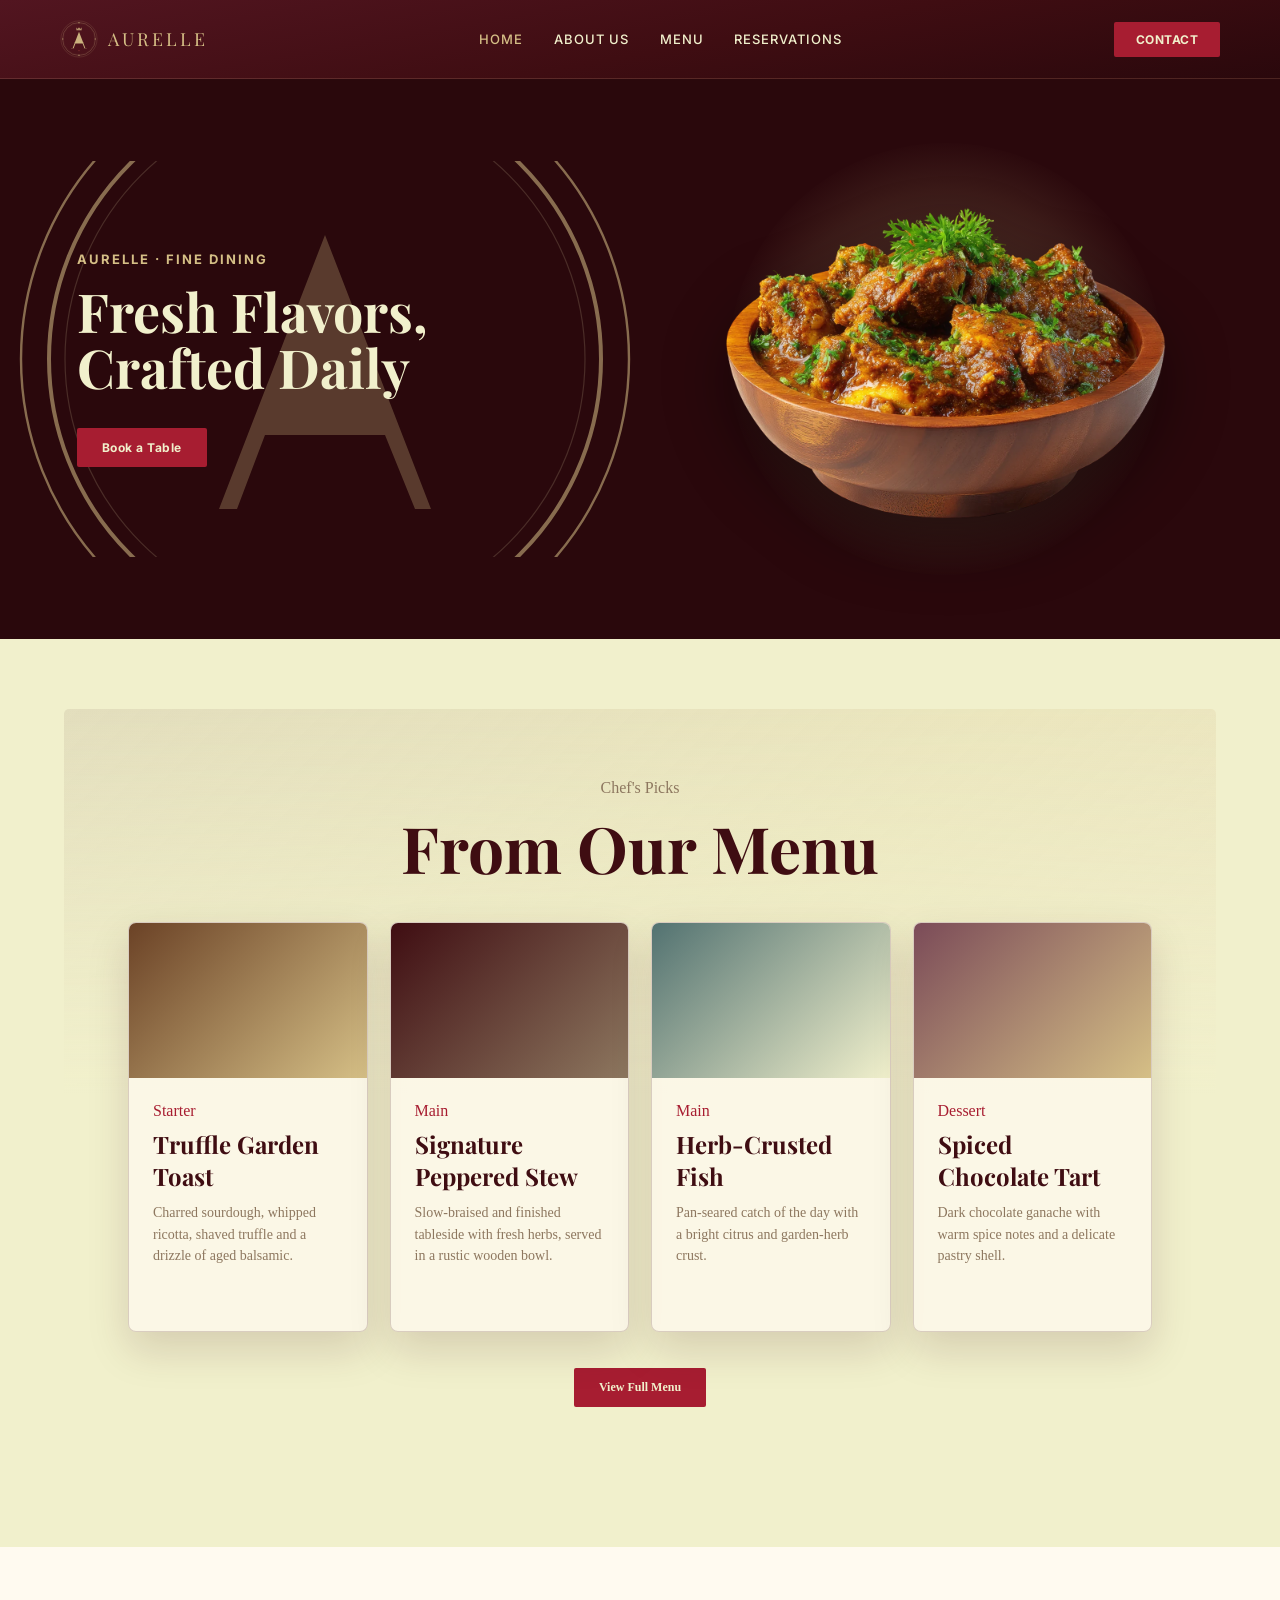
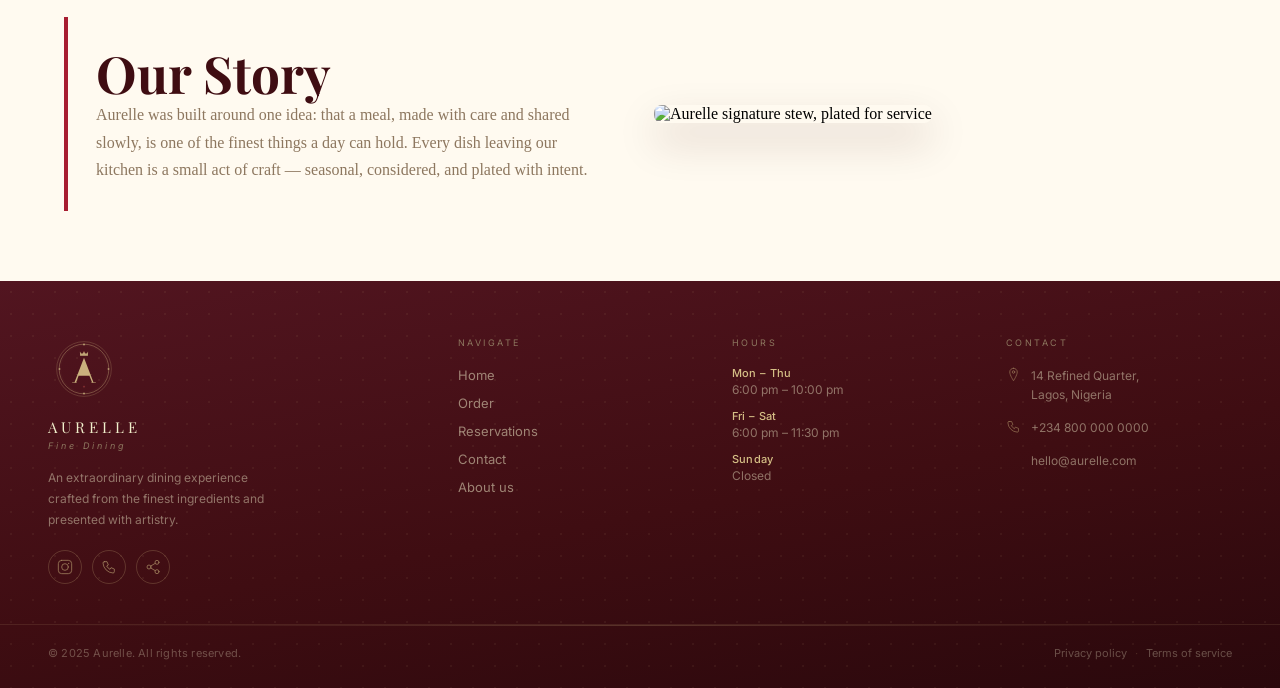
==== commit 515f42b7: "Updated website" ====
--- a/index.html
+++ b/index.html
@@ -40,7 +40,7 @@
 
         <ul class="nav_top_links">
             <li class="active"><a href="index.html">Home</a></li>
-            <li><a href="#about">About Us</a></li>
+            <li><a href="about.html">About Us</a></li>
             <li><a href="order.html">Menu</a></li>
             <li><a href="reservations.html">Reservations</a></li>
         </ul>
@@ -59,7 +59,7 @@
 
             <p class="eyebrow">Aurelle · Fine Dining</p>
             <h1 class="head">Fresh Flavors, Crafted Daily</h1>
-            <p>Experience dishes made with passion, seasonal ingredients, and a touch of creativity — served in a space where good food brings people together.</p>
+    
             <div class="hero_actions">
                 <a href="reservations.html" class="hero_btn">Book a Table</a>
             </div>
@@ -183,8 +183,8 @@
                     <li><a href="index.html">Home</a></li>
                     <li><a href="order.html">Order</a></li>
                     <li><a href="reservations.html">Reservations</a></li>
-                    <li><a href="#gallery">Gallery</a></li>
-                    <li><a href="#about">About us</a></li>
+                    <li><a href="contact.html">Contact</a></li>
+                    <li><a href="about.html">About us</a></li>
                 </ul>
             </div>
 
@@ -238,6 +238,7 @@
             </div>
         </div>
     </footer>
+<script src="scripts/nav_active.js"></script>
 
 </body>
 </html>
